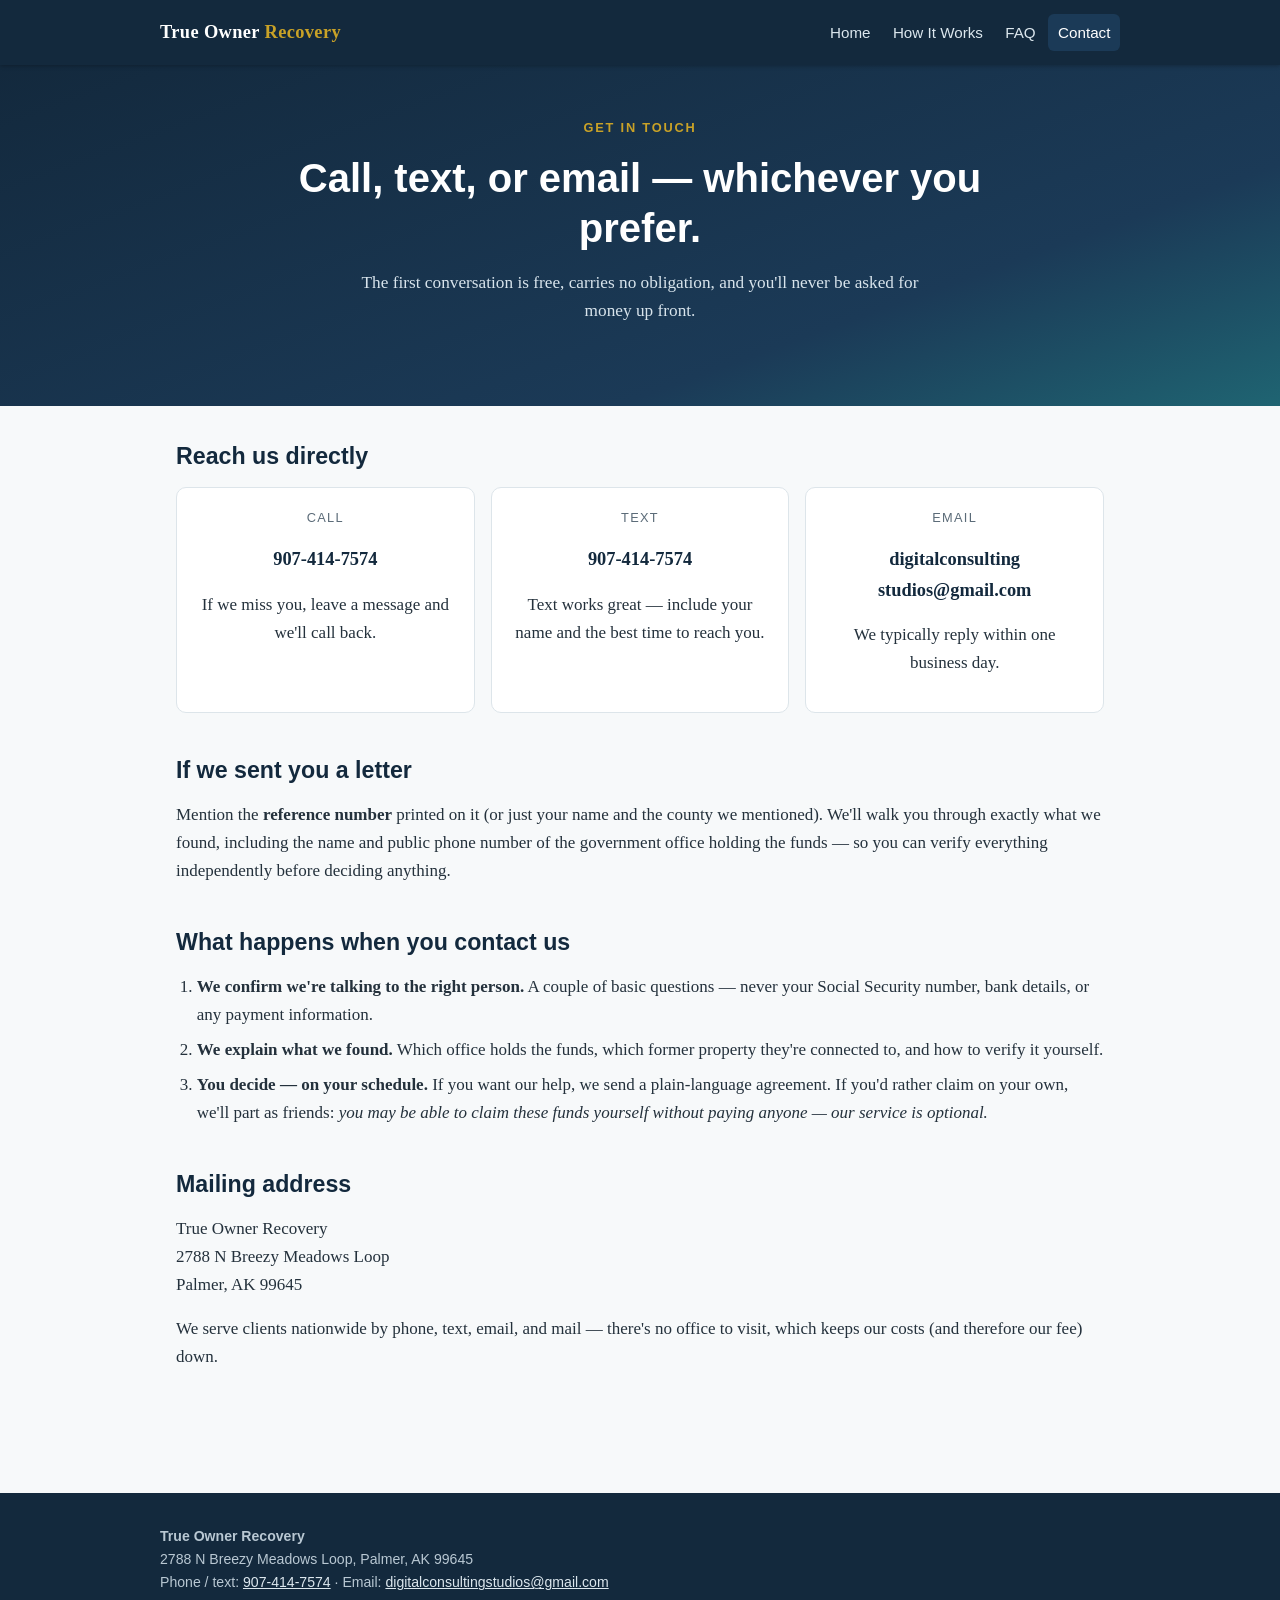
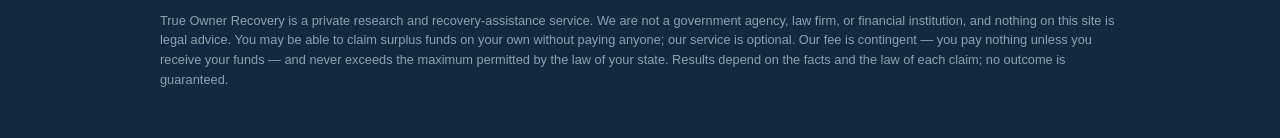
==== contact.html @ d7da0752 "True Owner Recovery - initial site" ====
<!DOCTYPE html>
<html lang="en">
<head>
<meta charset="UTF-8">
<meta name="viewport" content="width=device-width, initial-scale=1.0">
<title>Contact — True Owner Recovery</title>
<meta name="description" content="Contact True Owner Recovery by phone, text, or email. Free review, no obligation, no upfront cost.">
<link rel="stylesheet" href="styles.css">
</head>
<body>

<header class="site">
  <div class="nav-inner">
    <a class="logo" href="index.html">True Owner <span>Recovery</span></a>
    <nav class="main" aria-label="Main navigation">
      <a href="index.html">Home</a>
      <a href="how-it-works.html">How It Works</a>
      <a href="faq.html">FAQ</a>
      <a href="contact.html" aria-current="page">Contact</a>
    </nav>
  </div>
</header>

<div class="hero">
  <div class="inner">
    <span class="eyebrow">Get In Touch</span>
    <h1>Call, text, or email — whichever you prefer.</h1>
    <p class="lead">The first conversation is free, carries no obligation, and you'll
    never be asked for money up front.</p>
  </div>
</div>

<main>
  <section>
    <h2>Reach us directly</h2>
    <div class="contact-grid">
      <div class="contact-card">
        <p class="label">Call</p>
        <p class="value"><a href="tel:+19074147574">907-414-7574</a></p>
        <p>If we miss you, leave a message and we'll call back.</p>
      </div>
      <div class="contact-card">
        <p class="label">Text</p>
        <p class="value"><a href="sms:+19074147574">907-414-7574</a></p>
        <p>Text works great — include your name and the best time to reach you.</p>
      </div>
      <div class="contact-card">
        <p class="label">Email</p>
        <p class="value"><a href="mailto:digitalconsultingstudios@gmail.com">digitalconsulting<wbr>studios@gmail.com</a></p>
        <p>We typically reply within one business day.</p>
      </div>
    </div>
  </section>

  <section>
    <h2>If we sent you a letter</h2>
    <p>Mention the <strong>reference number</strong> printed on it (or just your name and
    the county we mentioned). We'll walk you through exactly what we found, including the
    name and public phone number of the government office holding the funds — so you can
    verify everything independently before deciding anything.</p>
  </section>

  <section>
    <h2>What happens when you contact us</h2>
    <ol>
      <li><strong>We confirm we're talking to the right person.</strong> A couple of basic
      questions — never your Social Security number, bank details, or any payment
      information.</li>
      <li><strong>We explain what we found.</strong> Which office holds the funds, which
      former property they're connected to, and how to verify it yourself.</li>
      <li><strong>You decide — on your schedule.</strong> If you want our help, we send a
      plain-language agreement. If you'd rather claim on your own, we'll part as friends:
      <em>you may be able to claim these funds yourself without paying anyone — our
      service is optional.</em></li>
    </ol>
  </section>

  <section>
    <h2>Mailing address</h2>
    <p>True Owner Recovery<br>
    2788 N Breezy Meadows Loop<br>
    Palmer, AK 99645</p>
    <p>We serve clients nationwide by phone, text, email, and mail — there's no office to
    visit, which keeps our costs (and therefore our fee) down.</p>
  </section>
</main>

<footer class="site">
  <div class="inner">
    <p><strong>True Owner Recovery</strong><br>
    2788 N Breezy Meadows Loop, Palmer, AK 99645<br>
    Phone / text: <a href="tel:+19074147574">907-414-7574</a> ·
    Email: <a href="mailto:digitalconsultingstudios@gmail.com">digitalconsultingstudios@gmail.com</a></p>
    <p class="fine">
      True Owner Recovery is a private research and recovery-assistance service. We are
      not a government agency, law firm, or financial institution, and nothing on this
      site is legal advice. You may be able to claim surplus funds on your own without
      paying anyone; our service is optional. Our fee is contingent — you pay nothing
      unless you receive your funds — and never exceeds the maximum permitted by the law
      of your state. Results depend on the facts and the law of each claim; no outcome
      is guaranteed.
    </p>
  </div>
</footer>

</body>
</html>
---- styles.css ----
/* True Owner Recovery — mobile-first stylesheet */
:root{
  --navy:#13293d;
  --navy-2:#1b3a57;
  --teal:#2a7f8e;
  --teal-dark:#1f6472;
  --gold:#c9a227;
  --ink:#24313c;
  --muted:#5b6b78;
  --bg:#f7f9fa;
  --card:#ffffff;
  --line:#dde5ea;
  --radius:10px;
}
*{box-sizing:border-box;margin:0;padding:0}
html{scroll-behavior:smooth}
body{
  font-family:Georgia,"Times New Roman",serif;
  color:var(--ink);
  background:var(--bg);
  line-height:1.65;
  font-size:17px;
}
h1,h2,h3,.btn,nav,.eyebrow,.badge,footer{
  font-family:-apple-system,BlinkMacSystemFont,"Segoe UI",Roboto,Helvetica,Arial,sans-serif;
}
img{max-width:100%}
a{color:var(--teal-dark)}

/* header / nav */
header.site{
  background:var(--navy);
  color:#fff;
  padding:0.9rem 1rem;
  position:sticky;top:0;z-index:20;
  box-shadow:0 1px 4px rgba(0,0,0,.25);
}
.nav-inner{max-width:960px;margin:0 auto;display:flex;flex-wrap:wrap;align-items:center;gap:.6rem 1.2rem;justify-content:space-between}
.logo{font-weight:700;font-size:1.15rem;color:#fff;text-decoration:none;letter-spacing:.02em}
.logo span{color:var(--gold)}
nav.main{display:flex;flex-wrap:wrap;gap:.2rem}
nav.main a{
  color:#dce7ee;text-decoration:none;font-size:.95rem;
  padding:.35rem .6rem;border-radius:6px;
}
nav.main a:hover,nav.main a[aria-current="page"]{background:var(--navy-2);color:#fff}

/* hero */
.hero{
  background:linear-gradient(160deg,var(--navy) 0%,var(--navy-2) 70%,var(--teal-dark) 100%);
  color:#fff;
  padding:3rem 1rem 3.4rem;
  text-align:center;
}
.hero .inner{max-width:720px;margin:0 auto}
.eyebrow{
  display:inline-block;font-size:.8rem;letter-spacing:.14em;text-transform:uppercase;
  color:var(--gold);font-weight:600;margin-bottom:.9rem;
}
.hero h1{font-size:1.9rem;line-height:1.25;margin-bottom:1rem;font-weight:700}
.hero p.lead{font-size:1.08rem;color:#d8e4ec;max-width:580px;margin:0 auto 1.6rem}
.btn{
  display:inline-block;background:var(--gold);color:var(--navy);
  font-weight:700;text-decoration:none;
  padding:.8rem 1.6rem;border-radius:8px;font-size:1rem;
  border:none;cursor:pointer;
}
.btn:hover{filter:brightness(1.07)}
.btn.ghost{background:transparent;color:#fff;border:1.5px solid rgba(255,255,255,.55);margin-left:.5rem}
.btn.ghost:hover{border-color:#fff;filter:none}

/* layout */
main{max-width:960px;margin:0 auto;padding:2.2rem 1rem 3rem}
section{margin-bottom:2.6rem}
h2{color:var(--navy);font-size:1.45rem;margin-bottom:1rem;line-height:1.3}
h3{color:var(--navy-2);font-size:1.1rem;margin:1.2rem 0 .5rem}
p{margin-bottom:1rem}
ul,ol{margin:0 0 1rem 1.3rem}
li{margin-bottom:.45rem}

.cards{display:grid;grid-template-columns:1fr;gap:1rem}
.card{
  background:var(--card);border:1px solid var(--line);border-radius:var(--radius);
  padding:1.3rem 1.3rem 1.1rem;
}
.card .step-num{
  display:inline-flex;align-items:center;justify-content:center;
  width:2rem;height:2rem;border-radius:50%;
  background:var(--teal);color:#fff;font-weight:700;font-size:1rem;
  font-family:inherit;margin-bottom:.6rem;
}

/* notice / disclaimer boxes */
.notice{
  background:#fdf6e3;border:1px solid #e4d194;border-left:5px solid var(--gold);
  border-radius:8px;padding:1rem 1.2rem;margin:1.4rem 0;
}
.notice strong{color:var(--navy)}
.notice.plain{background:#eef4f6;border-color:#c3d6dd;border-left-color:var(--teal)}

/* contact block */
.contact-grid{display:grid;grid-template-columns:1fr;gap:1rem;margin-top:1rem}
.contact-card{
  background:var(--card);border:1px solid var(--line);border-radius:var(--radius);
  padding:1.2rem;text-align:center;
}
.contact-card .label{font-size:.8rem;text-transform:uppercase;letter-spacing:.1em;color:var(--muted);font-family:-apple-system,"Segoe UI",sans-serif}
.contact-card .value{font-size:1.15rem;font-weight:700;color:var(--navy);word-break:break-word}
.contact-card .value a{color:var(--navy);text-decoration:none}
.contact-card .value a:hover{color:var(--teal-dark)}

/* FAQ */
details{
  background:var(--card);border:1px solid var(--line);border-radius:8px;
  padding:.9rem 1.1rem;margin-bottom:.7rem;
}
details summary{
  cursor:pointer;font-weight:700;color:var(--navy);
  font-family:-apple-system,"Segoe UI",sans-serif;font-size:1rem;
}
details[open] summary{margin-bottom:.6rem}

/* footer */
footer.site{
  background:var(--navy);color:#b9c8d3;font-size:.88rem;
  padding:2rem 1rem;margin-top:2rem;
}
footer.site .inner{max-width:960px;margin:0 auto}
footer.site a{color:#dce7ee}
footer.site .fine{margin-top:1rem;font-size:.8rem;color:#8da0ae;line-height:1.55}

@media(min-width:640px){
  .hero h1{font-size:2.5rem}
  .cards.three{grid-template-columns:repeat(3,1fr)}
  .cards.two{grid-template-columns:repeat(2,1fr)}
  .contact-grid{grid-template-columns:repeat(3,1fr)}
}
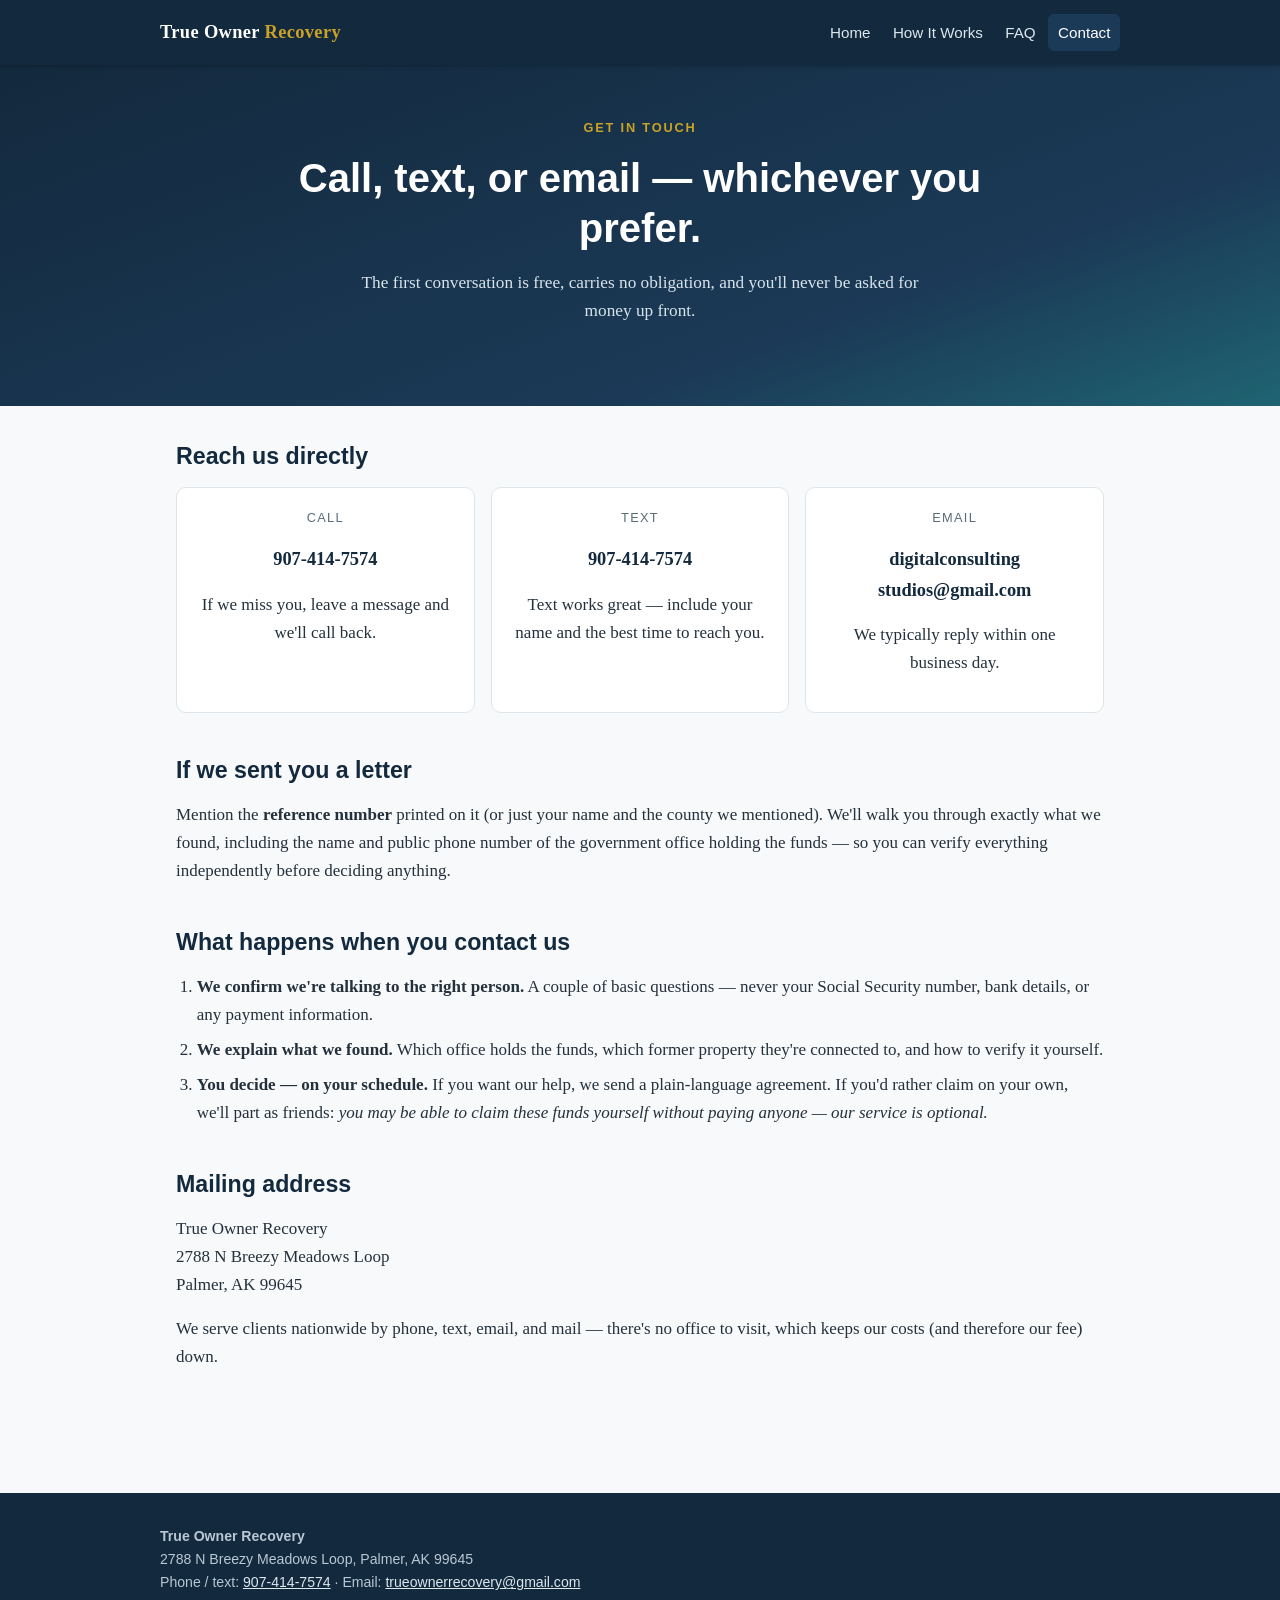
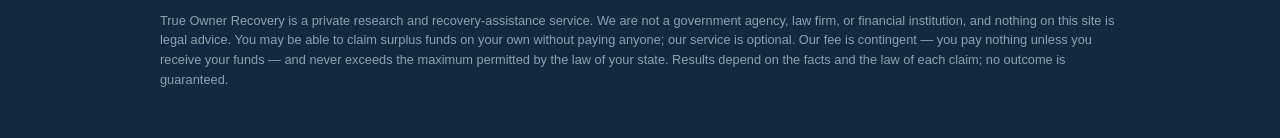
==== commit d4758bf6: "contact email -> trueownerrecovery@gmail.com" ====
--- a/contact.html
+++ b/contact.html
@@ -46,7 +46,7 @@
       </div>
       <div class="contact-card">
         <p class="label">Email</p>
-        <p class="value"><a href="mailto:digitalconsultingstudios@gmail.com">digitalconsulting<wbr>studios@gmail.com</a></p>
+        <p class="value"><a href="mailto:trueownerrecovery@gmail.com">digitalconsulting<wbr>studios@gmail.com</a></p>
         <p>We typically reply within one business day.</p>
       </div>
     </div>
@@ -90,7 +90,7 @@
     <p><strong>True Owner Recovery</strong><br>
     2788 N Breezy Meadows Loop, Palmer, AK 99645<br>
     Phone / text: <a href="tel:+19074147574">907-414-7574</a> ·
-    Email: <a href="mailto:digitalconsultingstudios@gmail.com">digitalconsultingstudios@gmail.com</a></p>
+    Email: <a href="mailto:trueownerrecovery@gmail.com">trueownerrecovery@gmail.com</a></p>
     <p class="fine">
       True Owner Recovery is a private research and recovery-assistance service. We are
       not a government agency, law firm, or financial institution, and nothing on this
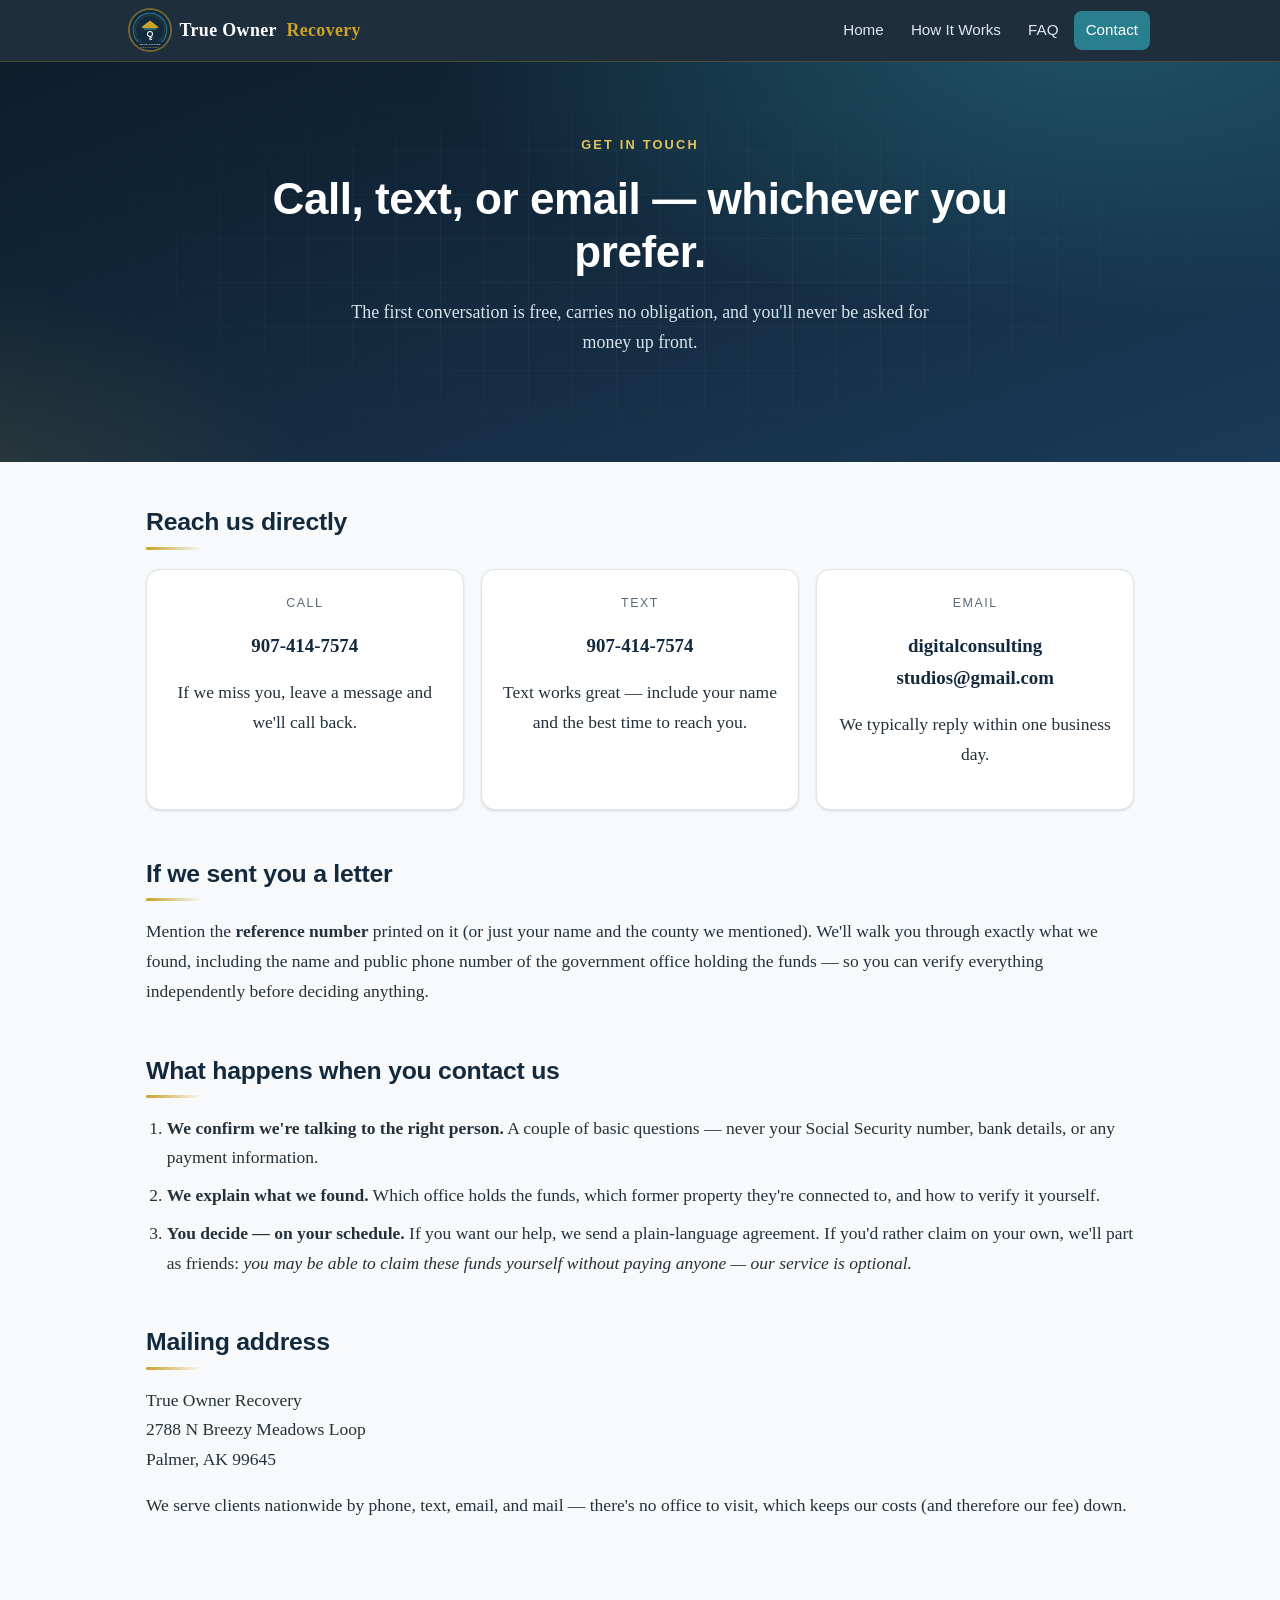
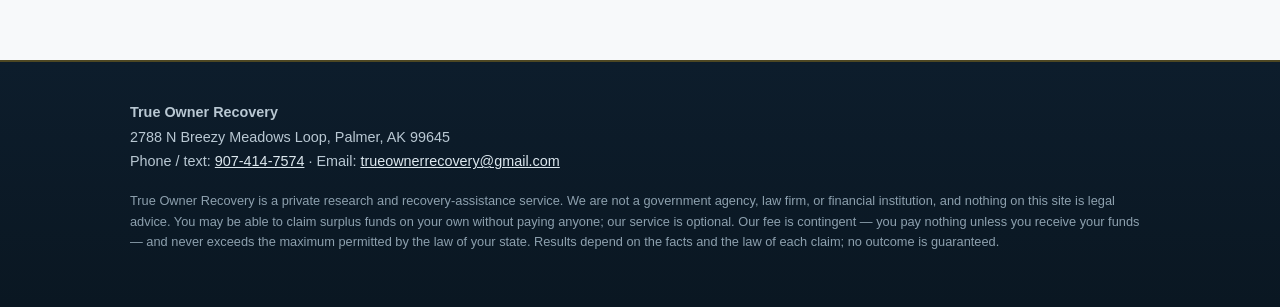
==== commit ee536b6e: "v2 design: brand logo, premium hero, stat strip, trust checklist, CTA band, scroll reveals" ====
--- a/contact.html
+++ b/contact.html
@@ -5,13 +5,15 @@
 <meta name="viewport" content="width=device-width, initial-scale=1.0">
 <title>Contact — True Owner Recovery</title>
 <meta name="description" content="Contact True Owner Recovery by phone, text, or email. Free review, no obligation, no upfront cost.">
+<link rel="icon" type="image/svg+xml" href="assets/logo.svg">
+<meta name="theme-color" content="#13293d">
 <link rel="stylesheet" href="styles.css">
 </head>
 <body>
 
 <header class="site">
   <div class="nav-inner">
-    <a class="logo" href="index.html">True Owner <span>Recovery</span></a>
+    <a class="logo" href="index.html"><img src="assets/logo.svg" alt="True Owner Recovery logo">True Owner <span>Recovery</span></a>
     <nav class="main" aria-label="Main navigation">
       <a href="index.html">Home</a>
       <a href="how-it-works.html">How It Works</a>
@@ -103,5 +105,16 @@
   </div>
 </footer>
 
+<script>
+document.addEventListener('DOMContentLoaded',function(){
+  var els=document.querySelectorAll('main section, .card, details');
+  els.forEach(function(e){e.classList.add('reveal')});
+  if(!('IntersectionObserver' in window)){els.forEach(function(e){e.classList.add('in')});return;}
+  var io=new IntersectionObserver(function(entries){
+    entries.forEach(function(en){if(en.isIntersecting){en.target.classList.add('in');io.unobserve(en.target);}});
+  },{threshold:.08});
+  els.forEach(function(e){io.observe(e)});
+});
+</script>
 </body>
 </html>
--- a/styles.css
+++ b/styles.css
@@ -1,16 +1,22 @@
-/* True Owner Recovery — mobile-first stylesheet */
+/* True Owner Recovery — v2 premium stylesheet (palette anchored to brand logo) */
 :root{
   --navy:#13293d;
   --navy-2:#1b3a57;
+  --navy-3:#0d1d2c;
   --teal:#2a7f8e;
   --teal-dark:#1f6472;
+  --teal-glow:rgba(42,127,142,.35);
   --gold:#c9a227;
+  --gold-light:#e3c45c;
   --ink:#24313c;
   --muted:#5b6b78;
   --bg:#f7f9fa;
   --card:#ffffff;
   --line:#dde5ea;
-  --radius:10px;
+  --radius:14px;
+  --shadow-sm:0 1px 3px rgba(19,41,61,.08),0 1px 2px rgba(19,41,61,.06);
+  --shadow-md:0 10px 30px -8px rgba(19,41,61,.18);
+  --shadow-lg:0 24px 60px -16px rgba(19,41,61,.28);
 }
 *{box-sizing:border-box;margin:0;padding:0}
 html{scroll-behavior:smooth}
@@ -18,119 +24,222 @@
   font-family:Georgia,"Times New Roman",serif;
   color:var(--ink);
   background:var(--bg);
-  line-height:1.65;
-  font-size:17px;
-}
-h1,h2,h3,.btn,nav,.eyebrow,.badge,footer{
+  line-height:1.7;
+  font-size:17.5px;
+  -webkit-font-smoothing:antialiased;
+}
+h1,h2,h3,.btn,nav,.eyebrow,.badge,footer,.stat,.label{
   font-family:-apple-system,BlinkMacSystemFont,"Segoe UI",Roboto,Helvetica,Arial,sans-serif;
 }
 img{max-width:100%}
 a{color:var(--teal-dark)}
-
-/* header / nav */
+::selection{background:var(--gold);color:var(--navy)}
+
+/* ---------- header / nav ---------- */
 header.site{
-  background:var(--navy);
+  background:rgba(13,29,44,.92);
+  backdrop-filter:blur(10px);
+  -webkit-backdrop-filter:blur(10px);
   color:#fff;
-  padding:0.9rem 1rem;
-  position:sticky;top:0;z-index:20;
-  box-shadow:0 1px 4px rgba(0,0,0,.25);
-}
-.nav-inner{max-width:960px;margin:0 auto;display:flex;flex-wrap:wrap;align-items:center;gap:.6rem 1.2rem;justify-content:space-between}
-.logo{font-weight:700;font-size:1.15rem;color:#fff;text-decoration:none;letter-spacing:.02em}
+  padding:.65rem 1rem;
+  position:sticky;top:0;z-index:40;
+  border-bottom:1px solid rgba(201,162,39,.25);
+}
+.nav-inner{max-width:1020px;margin:0 auto;display:flex;flex-wrap:wrap;align-items:center;gap:.6rem 1.2rem;justify-content:space-between}
+.logo{display:flex;align-items:center;gap:.6rem;font-weight:700;font-size:1.12rem;color:#fff;text-decoration:none;letter-spacing:.02em}
+.logo img{width:40px;height:40px;border-radius:50%;box-shadow:0 0 0 2px rgba(201,162,39,.5)}
 .logo span{color:var(--gold)}
 nav.main{display:flex;flex-wrap:wrap;gap:.2rem}
 nav.main a{
-  color:#dce7ee;text-decoration:none;font-size:.95rem;
-  padding:.35rem .6rem;border-radius:6px;
-}
-nav.main a:hover,nav.main a[aria-current="page"]{background:var(--navy-2);color:#fff}
-
-/* hero */
+  color:#dce7ee;text-decoration:none;font-size:.95rem;font-weight:500;
+  padding:.4rem .75rem;border-radius:8px;
+  transition:background .2s,color .2s;
+}
+nav.main a:hover{background:rgba(42,127,142,.35);color:#fff}
+nav.main a[aria-current="page"]{background:var(--teal);color:#fff}
+
+/* ---------- hero ---------- */
 .hero{
-  background:linear-gradient(160deg,var(--navy) 0%,var(--navy-2) 70%,var(--teal-dark) 100%);
+  position:relative;
+  background:
+    radial-gradient(1100px 500px at 85% -10%,rgba(42,127,142,.5),transparent 60%),
+    radial-gradient(800px 420px at -10% 110%,rgba(201,162,39,.16),transparent 55%),
+    linear-gradient(160deg,var(--navy-3) 0%,var(--navy) 45%,var(--navy-2) 100%);
   color:#fff;
-  padding:3rem 1rem 3.4rem;
+  padding:4.2rem 1rem 4.6rem;
   text-align:center;
-}
-.hero .inner{max-width:720px;margin:0 auto}
+  overflow:hidden;
+}
+.hero::after{ /* faint grid texture */
+  content:"";position:absolute;inset:0;pointer-events:none;
+  background-image:linear-gradient(rgba(255,255,255,.035) 1px,transparent 1px),
+                   linear-gradient(90deg,rgba(255,255,255,.035) 1px,transparent 1px);
+  background-size:44px 44px;
+  mask-image:radial-gradient(ellipse at center,black 30%,transparent 75%);
+  -webkit-mask-image:radial-gradient(ellipse at center,black 30%,transparent 75%);
+}
+.hero .inner{position:relative;max-width:760px;margin:0 auto;z-index:1}
+.hero-badge{width:108px;height:108px;border-radius:50%;margin:0 auto 1.4rem;display:block;
+  box-shadow:0 0 0 3px rgba(201,162,39,.55),0 0 60px rgba(42,127,142,.55);
+  animation:badgeIn 1s cubic-bezier(.2,.7,.3,1.2) both}
+@keyframes badgeIn{from{opacity:0;transform:scale(.6) translateY(14px)}to{opacity:1;transform:none}}
 .eyebrow{
-  display:inline-block;font-size:.8rem;letter-spacing:.14em;text-transform:uppercase;
-  color:var(--gold);font-weight:600;margin-bottom:.9rem;
-}
-.hero h1{font-size:1.9rem;line-height:1.25;margin-bottom:1rem;font-weight:700}
-.hero p.lead{font-size:1.08rem;color:#d8e4ec;max-width:580px;margin:0 auto 1.6rem}
+  display:inline-block;font-size:.8rem;letter-spacing:.17em;text-transform:uppercase;
+  color:var(--gold-light);font-weight:600;margin-bottom:1rem;
+}
+.hero h1{font-size:2.05rem;line-height:1.22;margin-bottom:1.1rem;font-weight:800;letter-spacing:-.01em}
+.hero h1 em{font-style:normal;color:var(--gold-light)}
+.hero p.lead{font-size:1.12rem;color:#d8e4ec;max-width:620px;margin:0 auto 1.9rem}
 .btn{
-  display:inline-block;background:var(--gold);color:var(--navy);
-  font-weight:700;text-decoration:none;
-  padding:.8rem 1.6rem;border-radius:8px;font-size:1rem;
+  display:inline-block;background:linear-gradient(180deg,var(--gold-light),var(--gold));
+  color:var(--navy);font-weight:700;text-decoration:none;
+  padding:.85rem 1.7rem;border-radius:10px;font-size:1rem;
   border:none;cursor:pointer;
-}
-.btn:hover{filter:brightness(1.07)}
-.btn.ghost{background:transparent;color:#fff;border:1.5px solid rgba(255,255,255,.55);margin-left:.5rem}
-.btn.ghost:hover{border-color:#fff;filter:none}
-
-/* layout */
-main{max-width:960px;margin:0 auto;padding:2.2rem 1rem 3rem}
-section{margin-bottom:2.6rem}
-h2{color:var(--navy);font-size:1.45rem;margin-bottom:1rem;line-height:1.3}
-h3{color:var(--navy-2);font-size:1.1rem;margin:1.2rem 0 .5rem}
+  box-shadow:0 6px 18px -6px rgba(201,162,39,.55);
+  transition:transform .18s,box-shadow .18s,filter .18s;
+}
+.btn:hover{transform:translateY(-2px);box-shadow:0 10px 24px -6px rgba(201,162,39,.65);filter:brightness(1.04)}
+.btn.ghost{background:transparent;color:#fff;border:1.5px solid rgba(255,255,255,.55);margin-left:.5rem;box-shadow:none}
+.btn.ghost:hover{border-color:var(--gold-light);color:var(--gold-light);transform:translateY(-2px)}
+
+/* stat strip under hero */
+.stat-strip{
+  position:relative;z-index:1;
+  display:flex;flex-wrap:wrap;justify-content:center;gap:.8rem 2.6rem;
+  margin-top:2.6rem;padding-top:1.6rem;
+  border-top:1px solid rgba(255,255,255,.14);
+}
+.stat{min-width:140px}
+.stat b{display:block;font-size:1.25rem;color:var(--gold-light);font-weight:800;letter-spacing:.01em}
+.stat span{font-size:.82rem;color:#aebfcc;text-transform:uppercase;letter-spacing:.08em}
+
+/* ---------- layout ---------- */
+main{max-width:1020px;margin:0 auto;padding:2.8rem 1rem 3.2rem}
+section{margin-bottom:3rem}
+h2{color:var(--navy);font-size:1.55rem;margin-bottom:1rem;line-height:1.3;letter-spacing:-.01em}
+h2::after{content:"";display:block;width:56px;height:3px;margin-top:.5rem;border-radius:2px;
+  background:linear-gradient(90deg,var(--gold),transparent)}
+h3{color:var(--navy-2);font-size:1.12rem;margin:1.2rem 0 .5rem}
 p{margin-bottom:1rem}
 ul,ol{margin:0 0 1rem 1.3rem}
-li{margin-bottom:.45rem}
-
-.cards{display:grid;grid-template-columns:1fr;gap:1rem}
+li{margin-bottom:.5rem}
+
+/* reveal on scroll */
+.reveal{opacity:0;transform:translateY(22px);transition:opacity .7s ease,transform .7s cubic-bezier(.2,.7,.3,1)}
+.reveal.in{opacity:1;transform:none}
+@media (prefers-reduced-motion:reduce){
+  .reveal{opacity:1;transform:none;transition:none}
+  .hero-badge{animation:none}
+}
+
+/* ---------- cards ---------- */
+.cards{display:grid;grid-template-columns:1fr;gap:1.1rem}
 .card{
+  position:relative;
   background:var(--card);border:1px solid var(--line);border-radius:var(--radius);
-  padding:1.3rem 1.3rem 1.1rem;
-}
+  padding:1.5rem 1.4rem 1.25rem;
+  box-shadow:var(--shadow-sm);
+  transition:transform .22s,box-shadow .22s,border-color .22s;
+  overflow:hidden;
+}
+.card::before{content:"";position:absolute;top:0;left:0;right:0;height:3px;
+  background:linear-gradient(90deg,var(--teal),var(--gold));opacity:0;transition:opacity .22s}
+.card:hover{transform:translateY(-4px);box-shadow:var(--shadow-md);border-color:#cdd9e0}
+.card:hover::before{opacity:1}
 .card .step-num{
   display:inline-flex;align-items:center;justify-content:center;
-  width:2rem;height:2rem;border-radius:50%;
-  background:var(--teal);color:#fff;font-weight:700;font-size:1rem;
-  font-family:inherit;margin-bottom:.6rem;
-}
-
-/* notice / disclaimer boxes */
+  width:2.3rem;height:2.3rem;border-radius:50%;
+  background:linear-gradient(160deg,var(--teal),var(--teal-dark));color:#fff;font-weight:700;font-size:1.05rem;
+  font-family:inherit;margin-bottom:.7rem;
+  box-shadow:0 4px 10px -3px var(--teal-glow);
+}
+
+/* ---------- notice / disclaimer boxes ---------- */
 .notice{
-  background:#fdf6e3;border:1px solid #e4d194;border-left:5px solid var(--gold);
-  border-radius:8px;padding:1rem 1.2rem;margin:1.4rem 0;
+  background:linear-gradient(180deg,#fdf8e7,#fcf4d8);
+  border:1px solid #e4d194;border-left:5px solid var(--gold);
+  border-radius:10px;padding:1.1rem 1.3rem;margin:1.5rem 0;
+  box-shadow:var(--shadow-sm);
 }
 .notice strong{color:var(--navy)}
-.notice.plain{background:#eef4f6;border-color:#c3d6dd;border-left-color:var(--teal)}
-
-/* contact block */
-.contact-grid{display:grid;grid-template-columns:1fr;gap:1rem;margin-top:1rem}
+.notice.plain{background:linear-gradient(180deg,#eef4f6,#e6eff2);border-color:#c3d6dd;border-left-color:var(--teal)}
+
+/* trust list */
+ul.trust{list-style:none;margin-left:0}
+ul.trust li{
+  position:relative;padding-left:2.1rem;margin-bottom:.85rem;
+}
+ul.trust li::before{
+  content:"✓";position:absolute;left:0;top:.05rem;
+  width:1.45rem;height:1.45rem;border-radius:50%;
+  display:flex;align-items:center;justify-content:center;
+  background:linear-gradient(160deg,var(--gold-light),var(--gold));color:var(--navy);
+  font-weight:700;font-size:.85rem;
+  font-family:-apple-system,"Segoe UI",sans-serif;
+}
+
+/* ---------- contact block ---------- */
+.contact-grid{display:grid;grid-template-columns:1fr;gap:1.1rem;margin-top:1.2rem}
 .contact-card{
   background:var(--card);border:1px solid var(--line);border-radius:var(--radius);
-  padding:1.2rem;text-align:center;
-}
-.contact-card .label{font-size:.8rem;text-transform:uppercase;letter-spacing:.1em;color:var(--muted);font-family:-apple-system,"Segoe UI",sans-serif}
-.contact-card .value{font-size:1.15rem;font-weight:700;color:var(--navy);word-break:break-word}
-.contact-card .value a{color:var(--navy);text-decoration:none}
+  padding:1.45rem 1.2rem;text-align:center;
+  box-shadow:var(--shadow-sm);
+  transition:transform .22s,box-shadow .22s;
+}
+.contact-card:hover{transform:translateY(-3px);box-shadow:var(--shadow-md)}
+.contact-card .label{font-size:.78rem;text-transform:uppercase;letter-spacing:.12em;color:var(--muted)}
+.contact-card .value{font-size:1.18rem;font-weight:700;color:var(--navy);word-break:break-word}
+.contact-card .value a{color:var(--navy);text-decoration:none;transition:color .2s}
 .contact-card .value a:hover{color:var(--teal-dark)}
 
-/* FAQ */
+/* ---------- FAQ ---------- */
 details{
-  background:var(--card);border:1px solid var(--line);border-radius:8px;
-  padding:.9rem 1.1rem;margin-bottom:.7rem;
-}
+  background:var(--card);border:1px solid var(--line);border-radius:10px;
+  padding:1rem 1.2rem;margin-bottom:.75rem;
+  box-shadow:var(--shadow-sm);
+  transition:box-shadow .2s,border-color .2s;
+}
+details:hover{border-color:#cdd9e0;box-shadow:var(--shadow-md)}
 details summary{
   cursor:pointer;font-weight:700;color:var(--navy);
   font-family:-apple-system,"Segoe UI",sans-serif;font-size:1rem;
-}
+  list-style:none;position:relative;padding-right:1.6rem;
+}
+details summary::-webkit-details-marker{display:none}
+details summary::after{
+  content:"+";position:absolute;right:0;top:-2px;font-size:1.3rem;color:var(--gold);
+  transition:transform .25s;
+}
+details[open] summary::after{transform:rotate(45deg)}
 details[open] summary{margin-bottom:.6rem}
 
-/* footer */
+/* ---------- CTA band ---------- */
+.cta-band{
+  background:
+    radial-gradient(700px 300px at 90% 0%,rgba(42,127,142,.45),transparent 60%),
+    linear-gradient(160deg,var(--navy-3),var(--navy-2));
+  border-radius:var(--radius);
+  color:#fff;text-align:center;
+  padding:2.6rem 1.4rem;
+  box-shadow:var(--shadow-lg);
+}
+.cta-band h2{color:#fff}
+.cta-band h2::after{margin-left:auto;margin-right:auto;background:linear-gradient(90deg,transparent,var(--gold),transparent)}
+.cta-band p{color:#c9d7e2;max-width:560px;margin:0 auto 1.4rem}
+
+/* ---------- footer ---------- */
 footer.site{
-  background:var(--navy);color:#b9c8d3;font-size:.88rem;
-  padding:2rem 1rem;margin-top:2rem;
-}
-footer.site .inner{max-width:960px;margin:0 auto}
+  background:linear-gradient(180deg,var(--navy-3),#0a1722);
+  color:#b9c8d3;font-size:.9rem;
+  padding:2.4rem 1rem;margin-top:2.5rem;
+  border-top:2px solid rgba(201,162,39,.35);
+}
+footer.site .inner{max-width:1020px;margin:0 auto}
 footer.site a{color:#dce7ee}
-footer.site .fine{margin-top:1rem;font-size:.8rem;color:#8da0ae;line-height:1.55}
+footer.site .fine{margin-top:1.1rem;font-size:.8rem;color:#8da0ae;line-height:1.6}
 
 @media(min-width:640px){
-  .hero h1{font-size:2.5rem}
+  .hero h1{font-size:2.75rem}
   .cards.three{grid-template-columns:repeat(3,1fr)}
   .cards.two{grid-template-columns:repeat(2,1fr)}
   .contact-grid{grid-template-columns:repeat(3,1fr)}
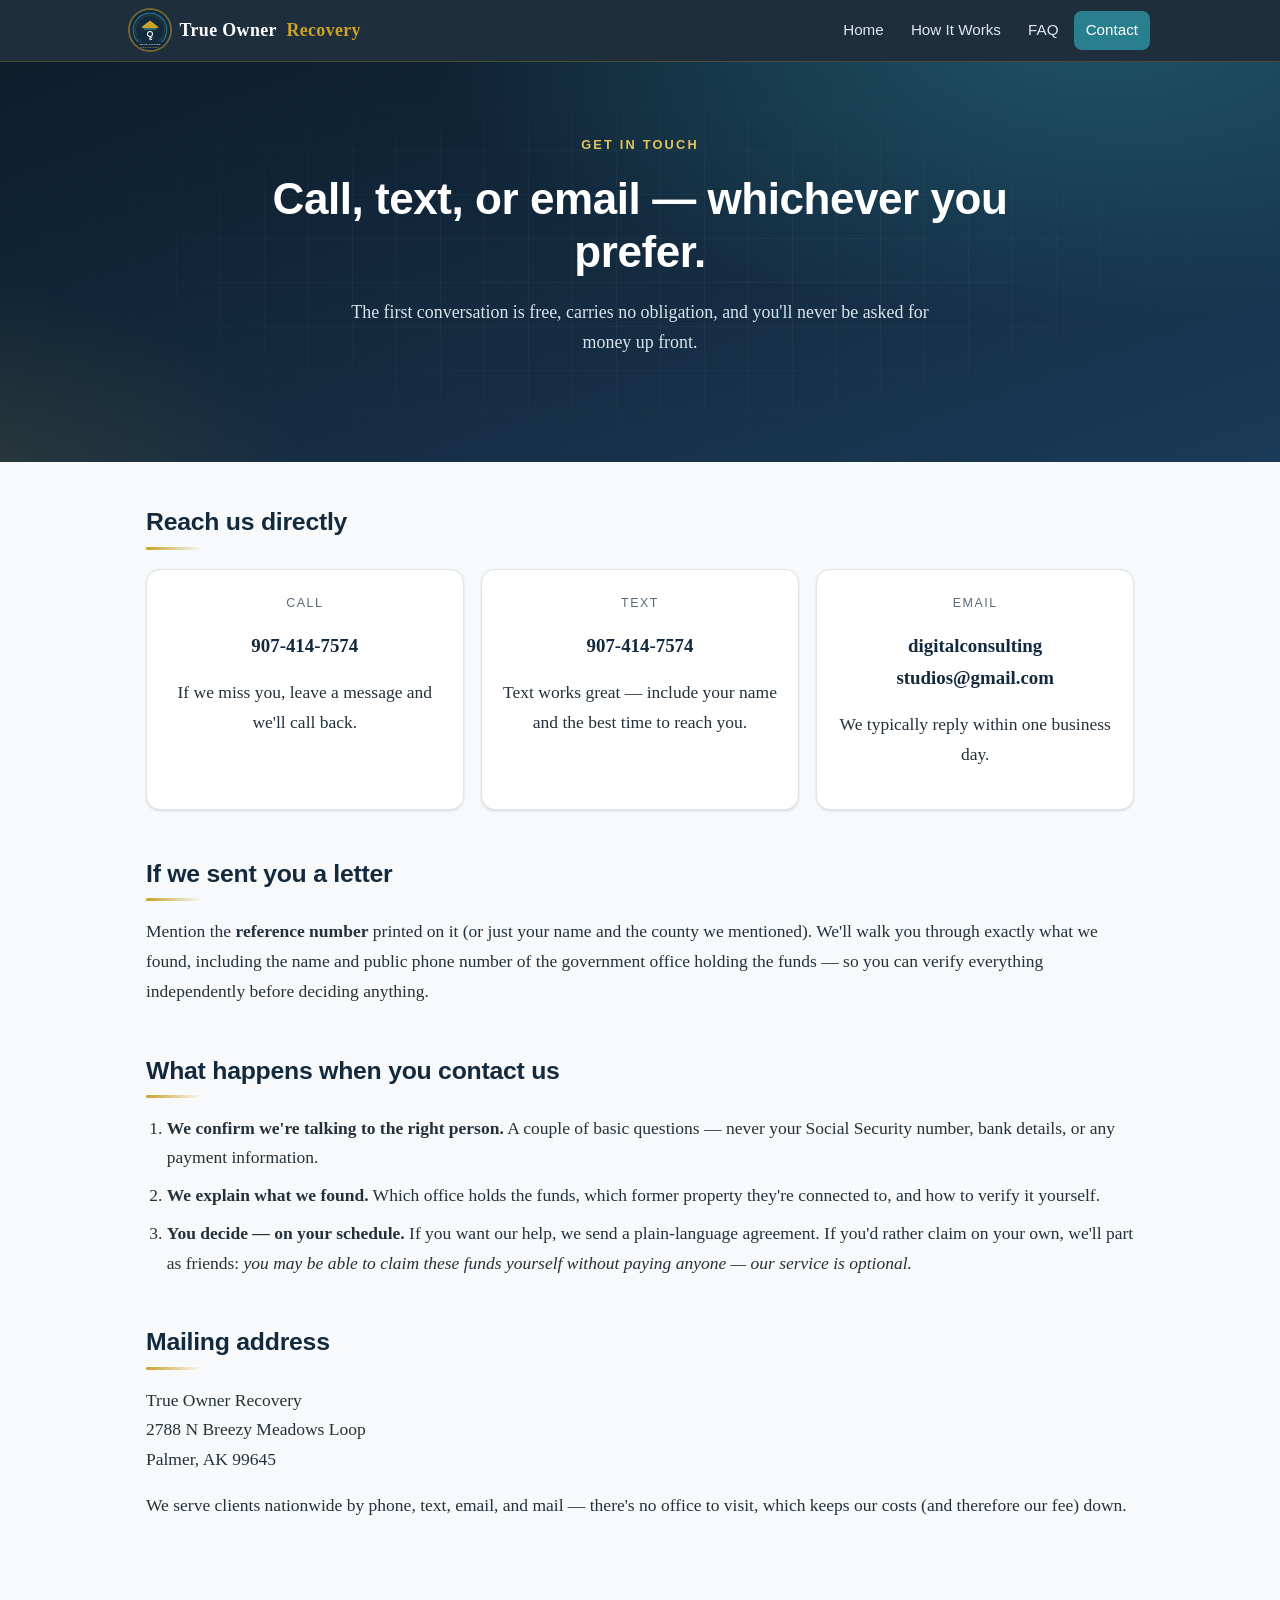
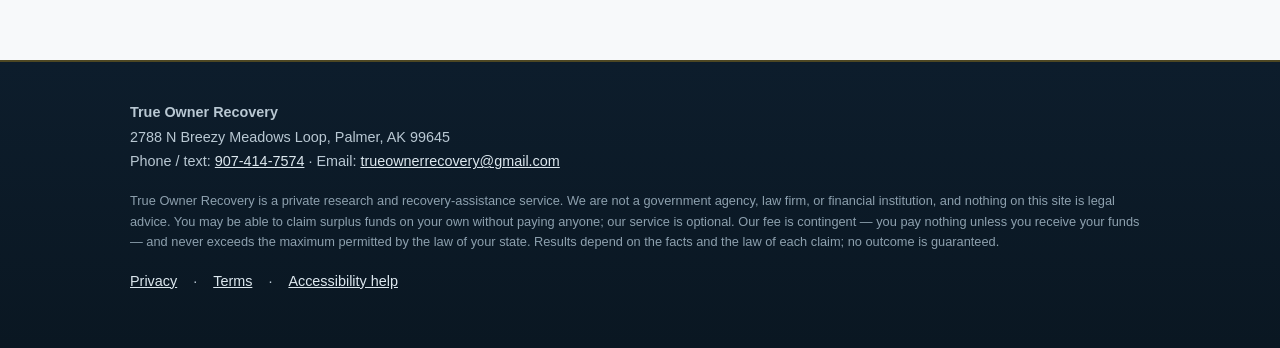
==== commit 2e5cbe1b: "Add site privacy terms and additive accessibility; preserve fee copy" ====
--- a/contact.html
+++ b/contact.html
@@ -8,8 +8,10 @@
 <link rel="icon" type="image/svg+xml" href="assets/logo.svg">
 <meta name="theme-color" content="#13293d">
 <link rel="stylesheet" href="styles.css">
+<link rel="stylesheet" href="compliance.css">
 </head>
 <body>
+<a class="skip-link" href="#main-content">Skip to main content</a>
 
 <header class="site">
   <div class="nav-inner">
@@ -32,7 +34,7 @@
   </div>
 </div>
 
-<main>
+<main id="main-content">
   <section>
     <h2>Reach us directly</h2>
     <div class="contact-grid">
@@ -103,6 +105,7 @@
       is guaranteed.
     </p>
   </div>
+<nav aria-label="Policies"><a href="privacy.html">Privacy</a> · <a href="terms.html">Terms</a> · <a href="contact.html">Accessibility help</a></nav>
 </footer>
 
 <script>
--- a/compliance.css
+++ b/compliance.css
@@ -0,0 +1,6 @@
+/* Additive accessibility and policy navigation; original design retained. */
+:focus-visible{outline:3px solid #b36b00;outline-offset:4px}
+header :focus-visible,footer :focus-visible,.hero :focus-visible{outline-color:#ffe28a}
+.skip-link{position:fixed;left:1rem;top:-8rem;z-index:1000;background:#fff;color:#13293d;padding:.7rem}
+.skip-link:focus{top:.5rem}footer nav{max-width:1020px;margin:1rem auto;display:flex;gap:1rem;flex-wrap:wrap}
+@media(prefers-reduced-motion:reduce){html{scroll-behavior:auto}*,*::before,*::after{animation:none!important;transition:none!important}.reveal{opacity:1!important;transform:none!important}}
